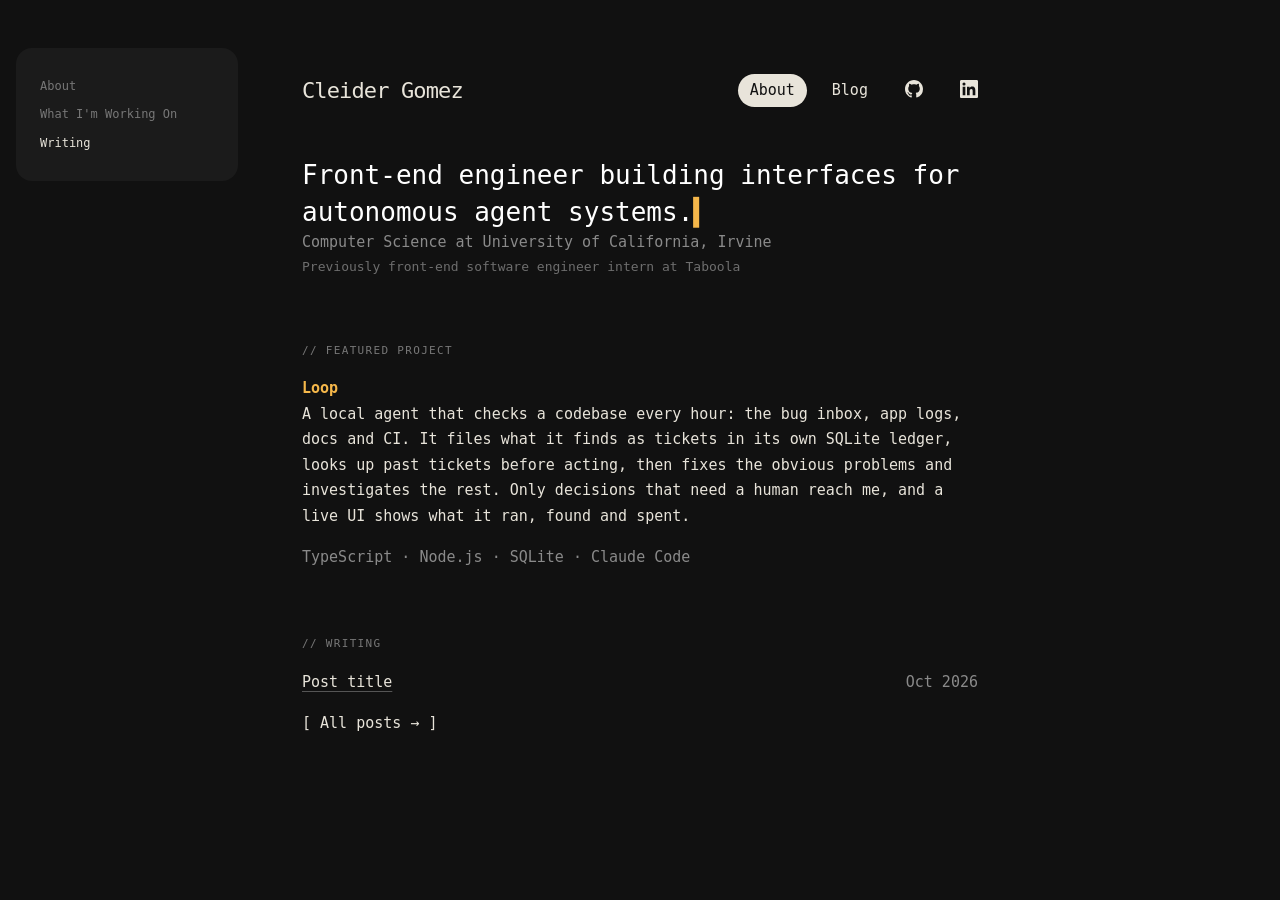
==== index.html @ 0e138968 "dark background" ====
<!DOCTYPE html>
<html lang="en">
  <head>
    <meta charset="utf-8">
    <meta name="viewport" content="width=device-width, initial-scale=1">

    <title>Cleider Gomez</title>
    <meta name="description" content="Front-end engineer building interfaces for autonomous agent systems. Computer Science student at UC Irvine, previously a front-end software engineer intern at Taboola.">
    <meta name="author" content="Cleider Gomez">
    <link rel="canonical" href="https://cleidergomez.com/">

    <!-- Link previews (Open Graph / Twitter) -->
    <meta property="og:type" content="profile">
    <meta property="og:url" content="https://cleidergomez.com/">
    <meta property="og:title" content="Cleider Gomez">
    <meta property="og:description" content="Front-end engineer building interfaces for autonomous agent systems.">
    <meta property="og:site_name" content="Cleider Gomez">
    <meta property="profile:first_name" content="Cleider">
    <meta property="profile:last_name" content="Gomez">
    <meta name="twitter:card" content="summary">

    <!-- Structured data so search engines know this page is about a person -->
    <script type="application/ld+json">
    { 
      "@context": "https://schema.org",
      "@type": "Person",
      "name": "Cleider Gomez",
      "url": "https://cleidergomez.com/",
      "jobTitle": "Front-end engineer",
      "affiliation": {
        "@type": "CollegeOrUniversity",
        "name": "University of California, Irvine"
      },
      "sameAs": [
        "https://github.com/cleiderg",
        "https://www.linkedin.com/in/cleidergomez/"
      ]
    }
    </script>

    <link rel="icon" href="data:image/svg+xml,%3Csvg xmlns='http://www.w3.org/2000/svg' viewBox='0 0 32 32'%3E%3Crect width='32' height='32' rx='8' fill='%230c0c0c'/%3E%3Ctext x='16' y='22' font-family='ui-monospace,menlo,monospace' font-size='16' text-anchor='middle' fill='%23faf9f5'%3Ecg%3C/text%3E%3C/svg%3E">
    <link rel="stylesheet" href="style.css">
    <script src="toc.js" defer></script>
  </head>

  <body>
    <nav class="toc">
      <a href="#about">About</a>
      <a href="#loop">What I'm Working On</a>
      <a href="#writing">Writing</a>
    </nav>

    <div class="page">
      <header>
        <a href="/">Cleider Gomez</a>
        <nav>
          <a href="/" aria-current="page">About</a>
          <a href="/blog/">Blog</a>
          <a href="https://github.com/cleiderg" rel="me" aria-label="GitHub"><svg viewBox="0 0 16 16" aria-hidden="true"><path d="M8 0C3.58 0 0 3.58 0 8c0 3.54 2.29 6.53 5.47 7.59.4.07.55-.17.55-.38 0-.19-.01-.82-.01-1.49-2.01.37-2.53-.49-2.69-.94-.09-.23-.48-.94-.82-1.13-.28-.15-.68-.52-.01-.53.63-.01 1.08.58 1.23.82.72 1.21 1.87.87 2.33.66.07-.52.28-.87.51-1.07-1.78-.2-3.64-.89-3.64-3.95 0-.87.31-1.59.82-2.15-.08-.2-.36-1.02.08-2.12 0 0 .67-.21 2.2.82.64-.18 1.32-.27 2-.27.68 0 1.36.09 2 .27 1.53-1.04 2.2-.82 2.2-.82.44 1.1.16 1.92.08 2.12.51.56.82 1.27.82 2.15 0 3.07-1.87 3.75-3.65 3.95.29.25.54.73.54 1.48 0 1.07-.01 1.93-.01 2.2 0 .21.15.46.55.38A8.013 8.013 0 0016 8c0-4.42-3.58-8-8-8z"/></svg></a>
          <a href="https://www.linkedin.com/in/cleidergomez/" rel="me" aria-label="LinkedIn"><svg viewBox="0 0 24 24" aria-hidden="true"><path d="M20.45 20.45h-3.55v-5.57c0-1.33-.03-3.04-1.85-3.04-1.85 0-2.14 1.45-2.14 2.94v5.67H9.35V9h3.41v1.56h.05c.48-.9 1.64-1.85 3.37-1.85 3.6 0 4.27 2.37 4.27 5.46v6.28zM5.34 7.43a2.06 2.06 0 1 1 0-4.13 2.06 2.06 0 0 1 0 4.13zM7.12 20.45H3.56V9h3.56v11.45zM22.22 0H1.77C.79 0 0 .77 0 1.73v20.54C0 23.23.79 24 1.77 24h20.45c.98 0 1.78-.77 1.78-1.73V1.73C24 .77 23.2 0 22.22 0z"/></svg></a>
        </nav>
      </header>

      <section id="about">
        <h1>Front-end engineer building interfaces for autonomous agent systems.</h1>
        <p class="muted">Computer Science at University of California, Irvine</p>
        <p class="note">Previously front-end software engineer intern at Taboola</p>
      </section>

      <section id="loop">
        <h2>Featured project</h2>

        <!-- Demo GIF goes here once recorded (10–15s of the UI picking up a ticket):
        <img src="/loop-demo.gif" alt="Loop's UI picking up a ticket" width="616" height="350" loading="lazy">
        -->

        <h3>Loop</h3>
        <p>
          A local agent that checks a codebase every hour: the bug inbox, app logs,
          docs and CI. It files what it finds as tickets in its own SQLite ledger,
          looks up past tickets before acting, then fixes the obvious problems and
          investigates the rest. Only decisions that need a human reach me, and a
          live UI shows what it ran, found and spent.
        </p>
        <p class="muted">TypeScript · Node.js · SQLite · Claude Code</p>

        <!-- Add once they exist:
        <div class="links">
          <a href="/loop">[ Read the case study → ]</a>
          <a href="https://github.com/cleiderg/Loop">[ GitHub ]</a>
        </div>
        -->
      </section>

      <section>
        <h2 id="writing">Writing</h2>
        <ul>
          <li><a href="/blog/post-slug">Post title</a> <span class="muted">Oct 2026</span></li>
        </ul>
        <div class="links"><a href="/blog/">[ All posts → ]</a></div>
      </section>

      <section>
      </section>
    </div>
  </body>
</html>
---- style.css ----
/* Shared by every page. Blog-post-only styles are at the bottom.
   Terminal theme: near-black page, cream text, amber accent. */

:root {
  color-scheme: dark;
}

* {
  margin: 0;
  padding: 0;
  box-sizing: border-box;
}

body {
  font: 15px/1.7 ui-monospace, menlo, monospace;
  color: #e8e4da;
  background: #111;
  -webkit-text-size-adjust: 100%;
  /* Same layout as openai.com articles: a 676px text column, centered,
     with the section nav floating in the left margin. 740px = 676px
     text + 2 × 32px padding. */
  display: grid;
  grid-template-columns: 1fr 740px 1fr;
  max-width: 1408px;
  margin: 0 auto;
  padding: 48px 16px;
}

.page {
  grid-column: 2;
}

.page > * {
  padding: 24px 32px;
}

/* Side nav: floats in the left margin as you scroll. toc.js marks the
   section you're reading. */
.toc {
  position: sticky;
  top: 48px;
  align-self: start;
  margin-right: 32px;
  padding: 24px;
  border-radius: 16px;
  background: #1b1b1b;
  font-size: 12px;
}

.toc a {
  display: block;
  padding: 4px 0;
  text-decoration: none;
  color: #777;
}

.toc [aria-current] {
  color: #e8e4da;
}

/* Header: your name on the left, nav pills on the right. */
header {
  display: flex;
  flex-wrap: wrap;
  justify-content: space-between;
  align-items: center;
  gap: 8px 24px;
}

header > a {
  font-size: 22px;
  letter-spacing: -0.04em;
}

header nav {
  margin: -4px -12px;
}

header nav a {
  display: inline-block;
  padding: 4px 12px;
  border-radius: 999px;
}

header nav a + a {
  margin-left: 4px;
}

/* GitHub and LinkedIn icons: same color as the text, so hover works too. */
header nav svg {
  width: 18px;
  height: 18px;
  fill: currentColor;
  vertical-align: -3px;
}

[aria-current="page"] {
  background: #e8e4da;
  color: #111;
}

/* Links */
a {
  color: inherit;
  text-underline-offset: 4px;
  text-decoration-color: #555;
  transition: color 0.15s;
}

a:hover,
a:focus {
  color: #f5b74a;
}

header a,
.links a {
  text-decoration: none;
}

.links {
  margin-top: 16px;
}

.links a + a {
  margin-left: 16px;
}

/* Type */
h1,
h2,
h3 {
  font-size: inherit;
  font-weight: normal;
}

h1 {
  font-size: 26px;
  line-height: 1.4;
  color: #fff;
}

/* Blinking cursor after the homepage headline. */
#about h1::after {
  content: "▍";
  color: #f5b74a;
  animation: blink 1s steps(1) infinite;
}

@keyframes blink {
  50% {
    opacity: 0;
  }
}

@media (prefers-reduced-motion: reduce) {
  #about h1::after {
    animation: none;
  }
}

/* Section labels: small, gray, spaced out. */
section > h2,
.label {
  margin-bottom: 16px;
  font-size: 11px;
  letter-spacing: 0.12em;
  line-height: 1.7;
  color: #777;
  text-transform: uppercase;
}

section > h2::before,
.label::before {
  content: "// ";
}

section > h3 {
  font-weight: bold;
  color: #f5b74a;
}

section + section {
  margin-top: 16px;
}

p + p {
  margin-top: 16px;
}

.muted {
  color: #8a8a8a;
}

/* Small, lighter line tucked right under the one above. */
.note {
  margin-top: 0;
  font-size: 13px;
  color: #6e6e6e;
}

/* Lists of posts: title on the left, date on the right. */
section ul {
  list-style: none;
}

section li {
  display: flex;
  justify-content: space-between;
  gap: 16px;
}

section li + li {
  margin-top: 8px;
}

::selection {
  background: #f5b74a;
  color: #111;
}

/* Blog posts */
article h1 {
  font-size: 20px;
  font-weight: bold;
}

article h2 {
  font-weight: bold;
  margin-top: 32px;
}

article p,
article ul,
article ol,
article pre,
article img {
  margin-top: 16px;
}

article ul,
article ol {
  padding-left: 24px;
}

article img {
  display: block;
  max-width: 100%;
  height: auto;
}

article code {
  font-family: inherit;
  background: #1f1f1f;
  padding: 0 4px;
}

article pre {
  background: #1b1b1b;
  padding: 16px;
  overflow-x: auto;
}

article pre code {
  padding: 0;
}

/* Not enough room for the side nav: hide it and pin the header instead. */
@media (max-width: 1100px) {
  body {
    display: block;
  }

  .toc {
    display: none;
  }

  .page {
    max-width: 740px;
    margin: 0 auto;
  }

  header {
    position: sticky;
    top: 0;
    background: #111;
  }
}

@media (max-width: 600px) {
  body {
    font-size: 14px;
    padding: 16px;
  }

  .page > * {
    padding: 20px 16px;
  }
}
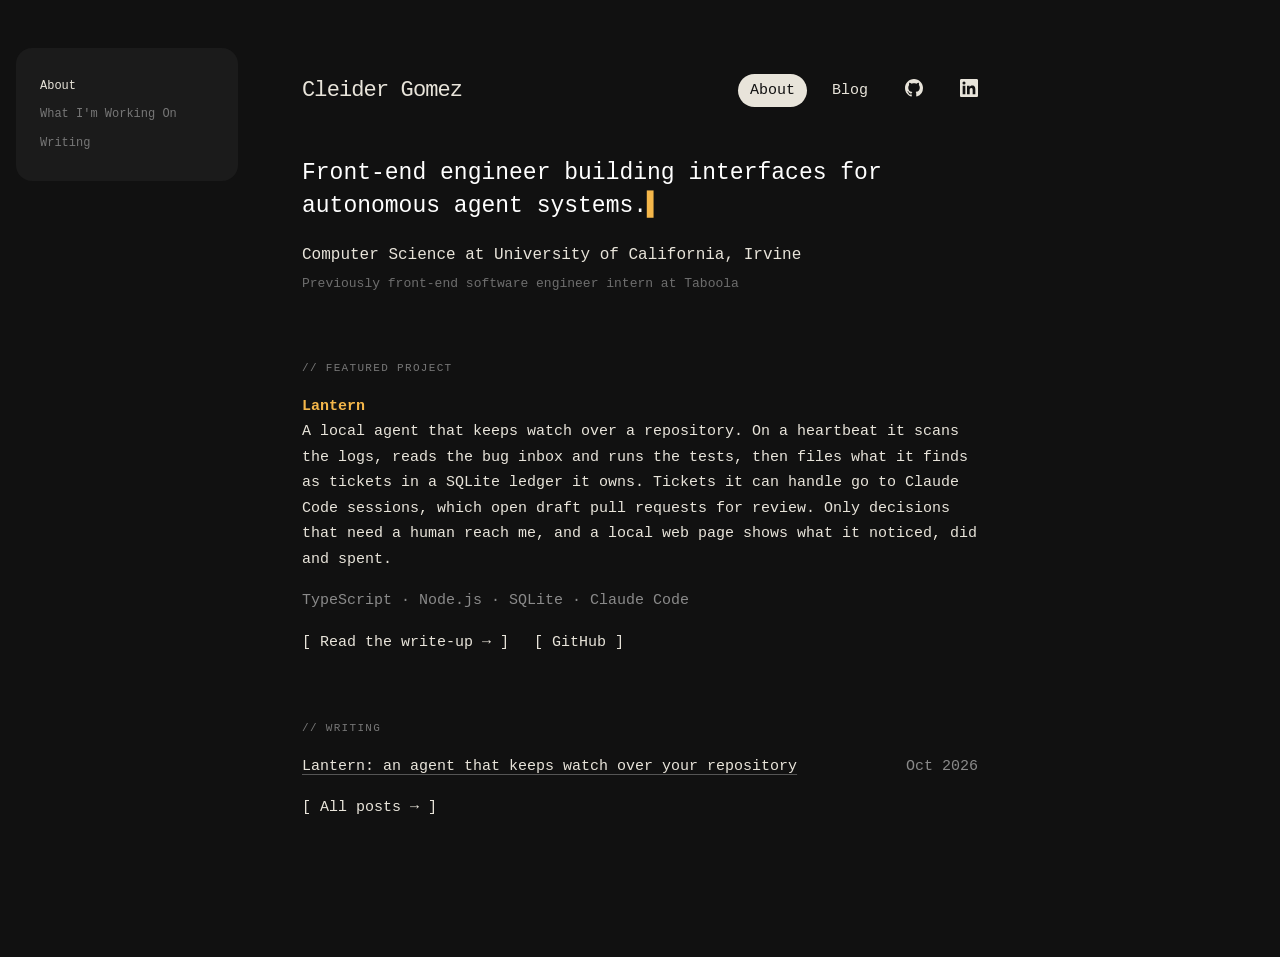
==== commit b8ff1d17: "lantern" ====
--- a/index.html
+++ b/index.html
@@ -46,7 +46,7 @@
   <body>
     <nav class="toc">
       <a href="#about">About</a>
-      <a href="#loop">What I'm Working On</a>
+      <a href="#lantern">What I'm Working On</a>
       <a href="#writing">Writing</a>
     </nav>
 
@@ -67,35 +67,34 @@
         <p class="note">Previously front-end software engineer intern at Taboola</p>
       </section>
 
-      <section id="loop">
+      <section id="lantern">
         <h2>Featured project</h2>
 
         <!-- Demo GIF goes here once recorded (10–15s of the UI picking up a ticket):
-        <img src="/loop-demo.gif" alt="Loop's UI picking up a ticket" width="616" height="350" loading="lazy">
+        <img src="/lantern-demo.gif" alt="Lantern's UI picking up a ticket" width="616" height="350" loading="lazy">
         -->
 
-        <h3>Loop</h3>
+        <h3>Lantern</h3>
         <p>
-          A local agent that checks a codebase every hour: the bug inbox, app logs,
-          docs and CI. It files what it finds as tickets in its own SQLite ledger,
-          looks up past tickets before acting, then fixes the obvious problems and
-          investigates the rest. Only decisions that need a human reach me, and a
-          live UI shows what it ran, found and spent.
+          A local agent that keeps watch over a repository. On a heartbeat it scans
+          the logs, reads the bug inbox and runs the tests, then files what it finds
+          as tickets in a SQLite ledger it owns. Tickets it can handle go to Claude
+          Code sessions, which open draft pull requests for review. Only decisions
+          that need a human reach me, and a local web page shows what it noticed,
+          did and spent.
         </p>
         <p class="muted">TypeScript · Node.js · SQLite · Claude Code</p>
 
-        <!-- Add once they exist:
         <div class="links">
-          <a href="/loop">[ Read the case study → ]</a>
-          <a href="https://github.com/cleiderg/Loop">[ GitHub ]</a>
+          <a href="/blog/lantern">[ Read the write-up → ]</a>
+          <a href="https://github.com/cleiderg/lantern">[ GitHub ]</a>
         </div>
-        -->
       </section>
 
       <section>
         <h2 id="writing">Writing</h2>
         <ul>
-          <li><a href="/blog/post-slug">Post title</a> <span class="muted">Oct 2026</span></li>
+          <li><a href="/blog/lantern">Lantern: an agent that keeps watch over your repository</a> <span class="muted">Oct 2026</span></li>
         </ul>
         <div class="links"><a href="/blog/">[ All posts → ]</a></div>
       </section>
--- a/style.css
+++ b/style.css
@@ -198,6 +198,21 @@
   color: #6e6e6e;
 }
 
+/* Homepage intro: space under the headline, school line in cream. */
+#about h1 {
+  font-size: 23px;
+  margin-bottom: 20px;
+}
+
+#about .muted {
+  font-size: 16px;
+  color: #e8e4da;
+}
+
+#about .note {
+  margin-top: 4px;
+}
+
 /* Lists of posts: title on the left, date on the right. */
 section ul {
   list-style: none;
@@ -262,6 +277,7 @@
 
 article pre code {
   padding: 0;
+  background: none;
 }
 
 /* Not enough room for the side nav: hide it and pin the header instead. */
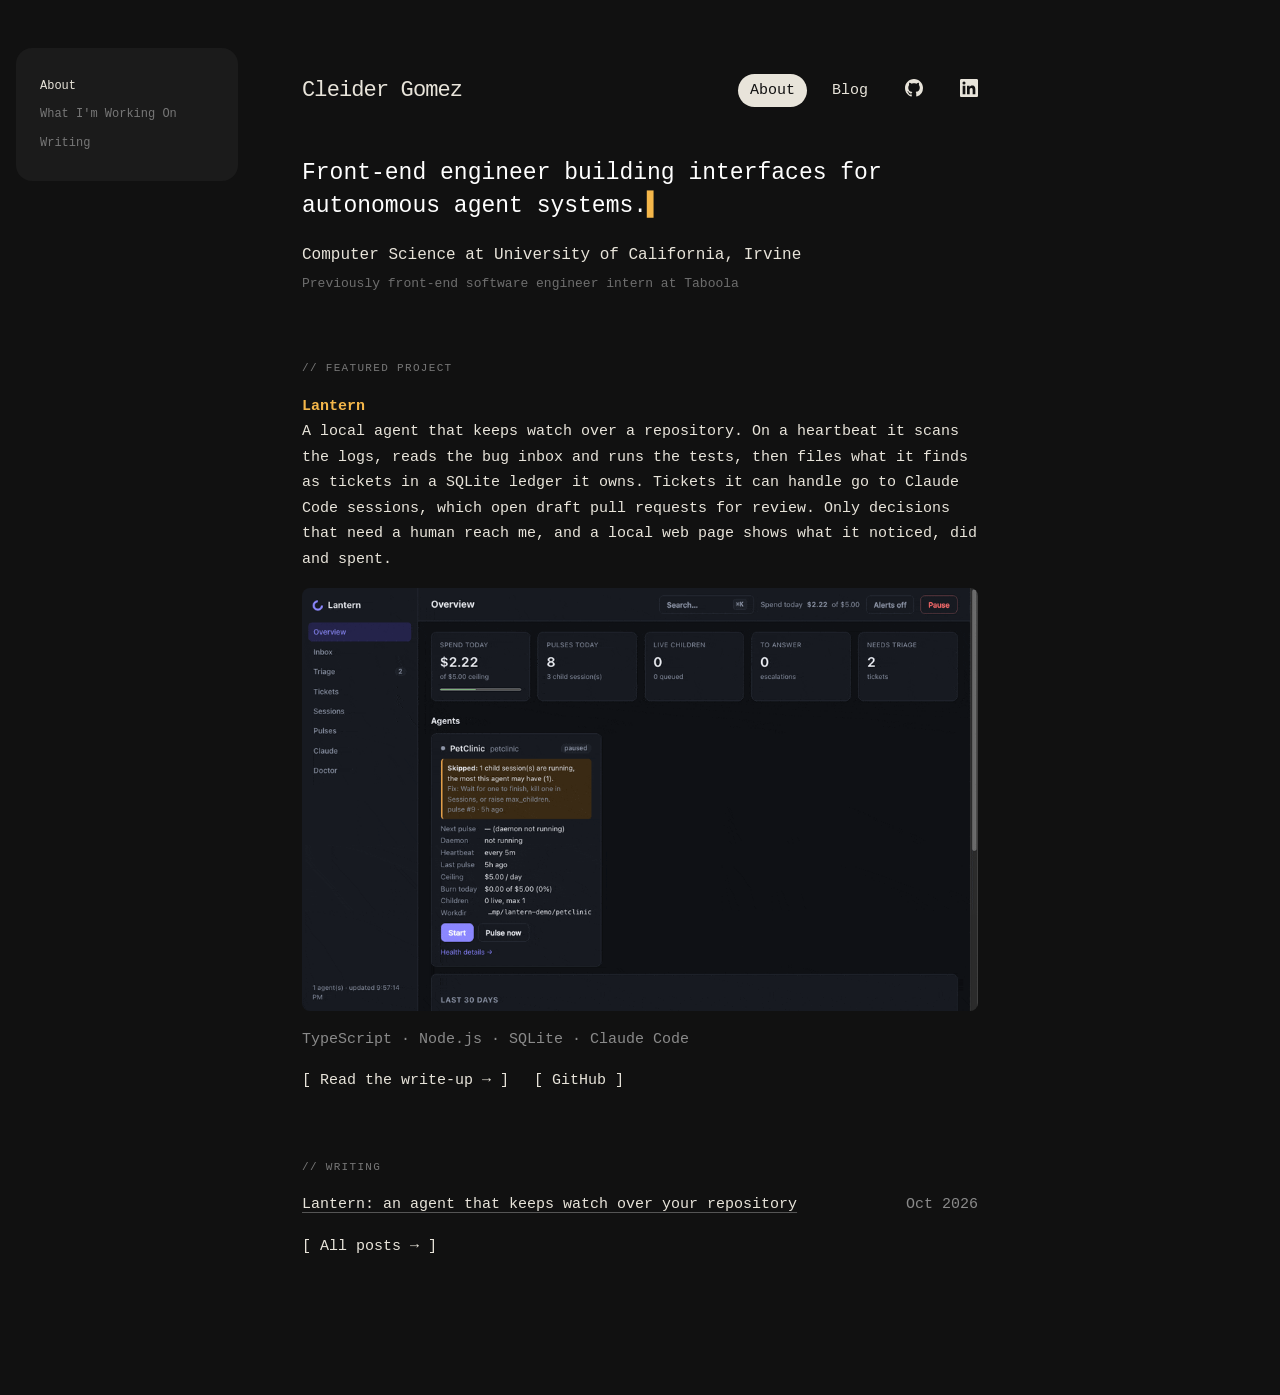
==== commit a0b9feb2: "gif added" ====
--- a/index.html
+++ b/index.html
@@ -70,10 +70,6 @@
       <section id="lantern">
         <h2>Featured project</h2>
 
-        <!-- Demo GIF goes here once recorded (10–15s of the UI picking up a ticket):
-        <img src="/lantern-demo.gif" alt="Lantern's UI picking up a ticket" width="616" height="350" loading="lazy">
-        -->
-
         <h3>Lantern</h3>
         <p>
           A local agent that keeps watch over a repository. On a heartbeat it scans
@@ -83,6 +79,7 @@
           that need a human reach me, and a local web page shows what it noticed,
           did and spent.
         </p>
+        <img class="demo" src="media/lantern-ui-dark.gif" width="960" height="600" alt="Lantern's local dashboard: triage, a bug fixed by an agent, its transcript, pulses and search">
         <p class="muted">TypeScript · Node.js · SQLite · Claude Code</p>
 
         <div class="links">
--- a/style.css
+++ b/style.css
@@ -213,6 +213,15 @@
   margin-top: 4px;
 }
 
+/* Demo GIF: fills the text column at any screen size, keeps its shape. */
+.demo {
+  display: block;
+  width: 100%;
+  height: auto;
+  margin: 16px 0;
+  border-radius: 8px;
+}
+
 /* Lists of posts: title on the left, date on the right. */
 section ul {
   list-style: none;
@@ -305,10 +314,44 @@
 @media (max-width: 600px) {
   body {
     font-size: 14px;
-    padding: 16px;
+    padding: 8px 12px 16px;
   }
 
   .page > * {
-    padding: 20px 16px;
-  }
-}
+    padding: 20px 12px;
+  }
+
+  /* Body text: paragraphs and list items, a step smaller than headings and nav. */
+  section p,
+  article p,
+  article li {
+    font-size: 13px;
+  }
+
+  /* Phones: shrink the name and nav so they fit on one line. */
+  header {
+    gap: 8px 12px;
+  }
+
+  header > a {
+    font-size: 17px;
+  }
+
+  header nav {
+    margin: -4px -7px;
+  }
+
+  header nav a {
+    padding: 4px 7px;
+    font-size: 12px;
+  }
+
+  header nav a + a {
+    margin-left: 2px;
+  }
+
+  header nav svg {
+    width: 15px;
+    height: 15px;
+  }
+}
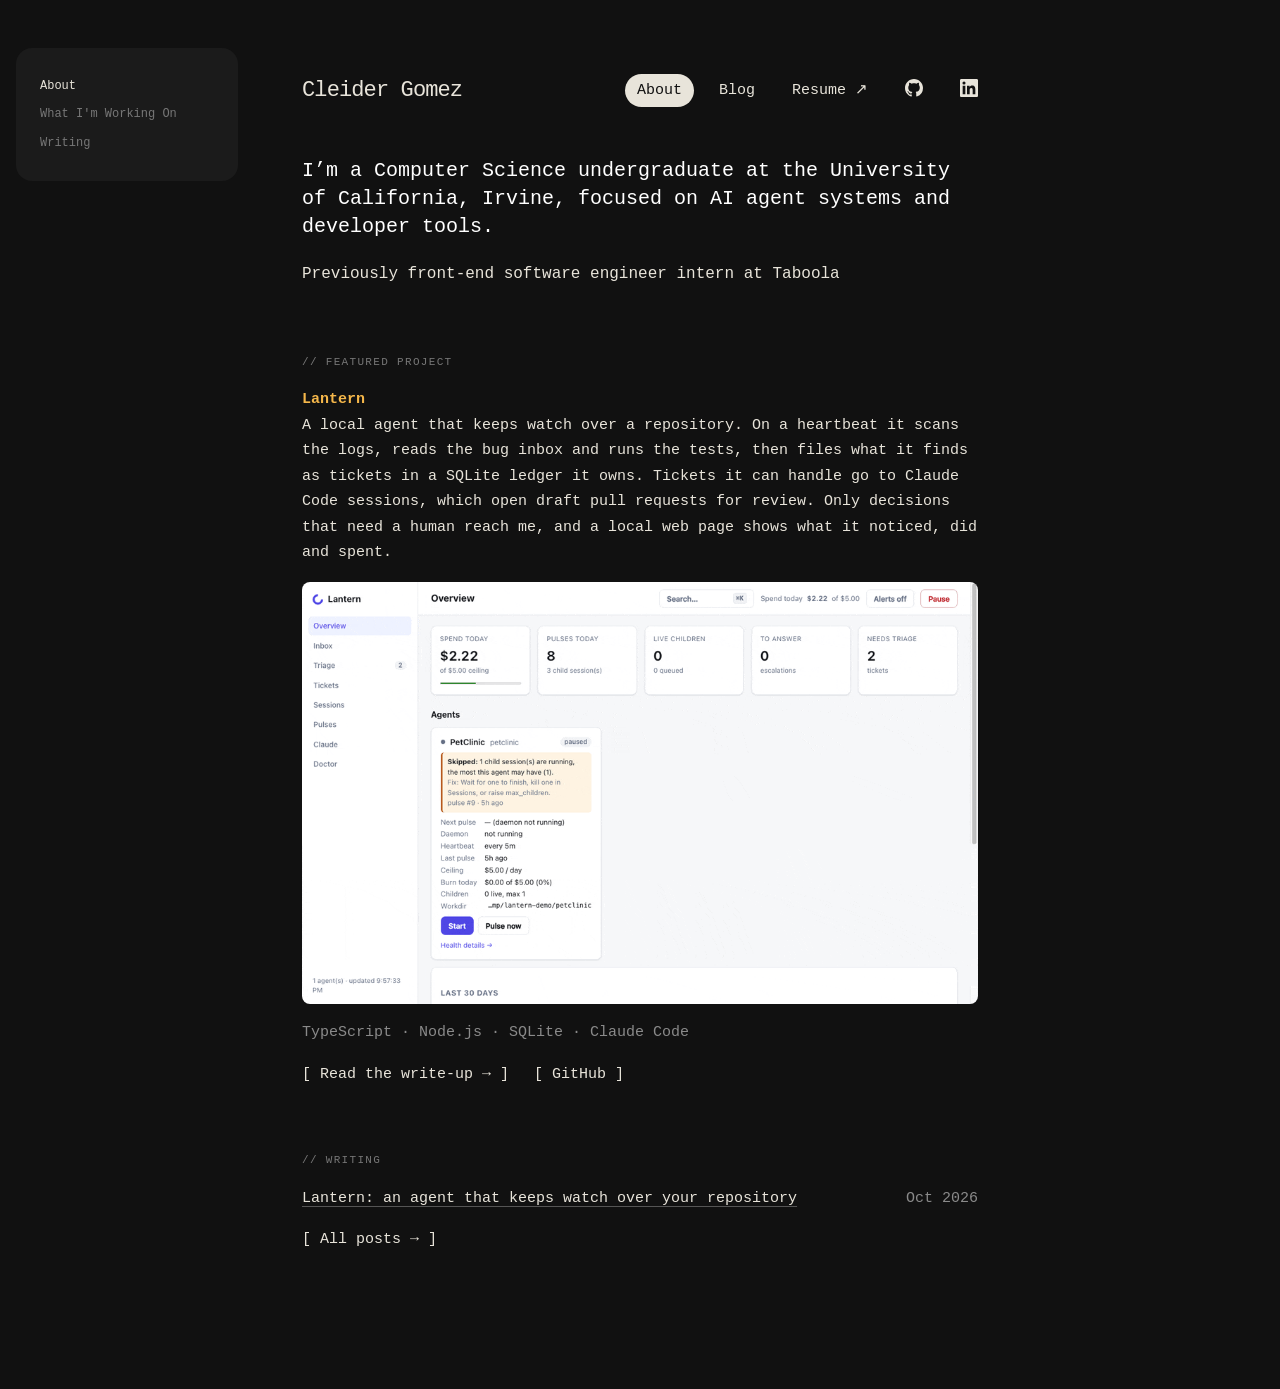
==== commit 2aa5d205: "add resume" ====
--- a/index.html
+++ b/index.html
@@ -5,7 +5,7 @@
     <meta name="viewport" content="width=device-width, initial-scale=1">
 
     <title>Cleider Gomez</title>
-    <meta name="description" content="Front-end engineer building interfaces for autonomous agent systems. Computer Science student at UC Irvine, previously a front-end software engineer intern at Taboola.">
+    <meta name="description" content="I’m a Computer Science undergraduate at the University of California, Irvine, focused on AI agent systems and developer tools.">
     <meta name="author" content="Cleider Gomez">
     <link rel="canonical" href="https://cleidergomez.com/">
 
@@ -13,7 +13,7 @@
     <meta property="og:type" content="profile">
     <meta property="og:url" content="https://cleidergomez.com/">
     <meta property="og:title" content="Cleider Gomez">
-    <meta property="og:description" content="Front-end engineer building interfaces for autonomous agent systems.">
+    <meta property="og:description" content="I’m a Computer Science undergraduate at the University of California, Irvine, focused on AI agent systems and developer tools.">
     <meta property="og:site_name" content="Cleider Gomez">
     <meta property="profile:first_name" content="Cleider">
     <meta property="profile:last_name" content="Gomez">
@@ -26,7 +26,7 @@
       "@type": "Person",
       "name": "Cleider Gomez",
       "url": "https://cleidergomez.com/",
-      "jobTitle": "Front-end engineer",
+      "jobTitle": "Computer Science Student",
       "affiliation": {
         "@type": "CollegeOrUniversity",
         "name": "University of California, Irvine"
@@ -56,15 +56,15 @@
         <nav>
           <a href="/" aria-current="page">About</a>
           <a href="/blog/">Blog</a>
+          <a href="/resume.pdf" target="_blank" rel="noopener">Resume ↗</a>
           <a href="https://github.com/cleiderg" rel="me" aria-label="GitHub"><svg viewBox="0 0 16 16" aria-hidden="true"><path d="M8 0C3.58 0 0 3.58 0 8c0 3.54 2.29 6.53 5.47 7.59.4.07.55-.17.55-.38 0-.19-.01-.82-.01-1.49-2.01.37-2.53-.49-2.69-.94-.09-.23-.48-.94-.82-1.13-.28-.15-.68-.52-.01-.53.63-.01 1.08.58 1.23.82.72 1.21 1.87.87 2.33.66.07-.52.28-.87.51-1.07-1.78-.2-3.64-.89-3.64-3.95 0-.87.31-1.59.82-2.15-.08-.2-.36-1.02.08-2.12 0 0 .67-.21 2.2.82.64-.18 1.32-.27 2-.27.68 0 1.36.09 2 .27 1.53-1.04 2.2-.82 2.2-.82.44 1.1.16 1.92.08 2.12.51.56.82 1.27.82 2.15 0 3.07-1.87 3.75-3.65 3.95.29.25.54.73.54 1.48 0 1.07-.01 1.93-.01 2.2 0 .21.15.46.55.38A8.013 8.013 0 0016 8c0-4.42-3.58-8-8-8z"/></svg></a>
           <a href="https://www.linkedin.com/in/cleidergomez/" rel="me" aria-label="LinkedIn"><svg viewBox="0 0 24 24" aria-hidden="true"><path d="M20.45 20.45h-3.55v-5.57c0-1.33-.03-3.04-1.85-3.04-1.85 0-2.14 1.45-2.14 2.94v5.67H9.35V9h3.41v1.56h.05c.48-.9 1.64-1.85 3.37-1.85 3.6 0 4.27 2.37 4.27 5.46v6.28zM5.34 7.43a2.06 2.06 0 1 1 0-4.13 2.06 2.06 0 0 1 0 4.13zM7.12 20.45H3.56V9h3.56v11.45zM22.22 0H1.77C.79 0 0 .77 0 1.73v20.54C0 23.23.79 24 1.77 24h20.45c.98 0 1.78-.77 1.78-1.73V1.73C24 .77 23.2 0 22.22 0z"/></svg></a>
         </nav>
       </header>
 
       <section id="about">
-        <h1>Front-end engineer building interfaces for autonomous agent systems.</h1>
-        <p class="muted">Computer Science at University of California, Irvine</p>
-        <p class="note">Previously front-end software engineer intern at Taboola</p>
+        <h1>I’m a Computer Science undergraduate at the University of California, Irvine, focused on AI agent systems and developer tools.</h1>
+        <p class="muted">Previously front-end software engineer intern at Taboola</p>
       </section>
 
       <section id="lantern">
@@ -79,7 +79,7 @@
           that need a human reach me, and a local web page shows what it noticed,
           did and spent.
         </p>
-        <img class="demo" src="media/lantern-ui-dark.gif" width="960" height="600" alt="Lantern's local dashboard: triage, a bug fixed by an agent, its transcript, pulses and search">
+        <img class="demo" src="media/lantern-ui-light.gif" width="960" height="600" alt="Lantern's local dashboard: triage, a bug fixed by an agent, its transcript, pulses and search">
         <p class="muted">TypeScript · Node.js · SQLite · Claude Code</p>
 
         <div class="links">
--- a/style.css
+++ b/style.css
@@ -139,25 +139,6 @@
   color: #fff;
 }
 
-/* Blinking cursor after the homepage headline. */
-#about h1::after {
-  content: "▍";
-  color: #f5b74a;
-  animation: blink 1s steps(1) infinite;
-}
-
-@keyframes blink {
-  50% {
-    opacity: 0;
-  }
-}
-
-@media (prefers-reduced-motion: reduce) {
-  #about h1::after {
-    animation: none;
-  }
-}
-
 /* Section labels: small, gray, spaced out. */
 section > h2,
 .label {
@@ -200,7 +181,7 @@
 
 /* Homepage intro: space under the headline, school line in cream. */
 #about h1 {
-  font-size: 23px;
+  font-size: 20px;
   margin-bottom: 20px;
 }
 
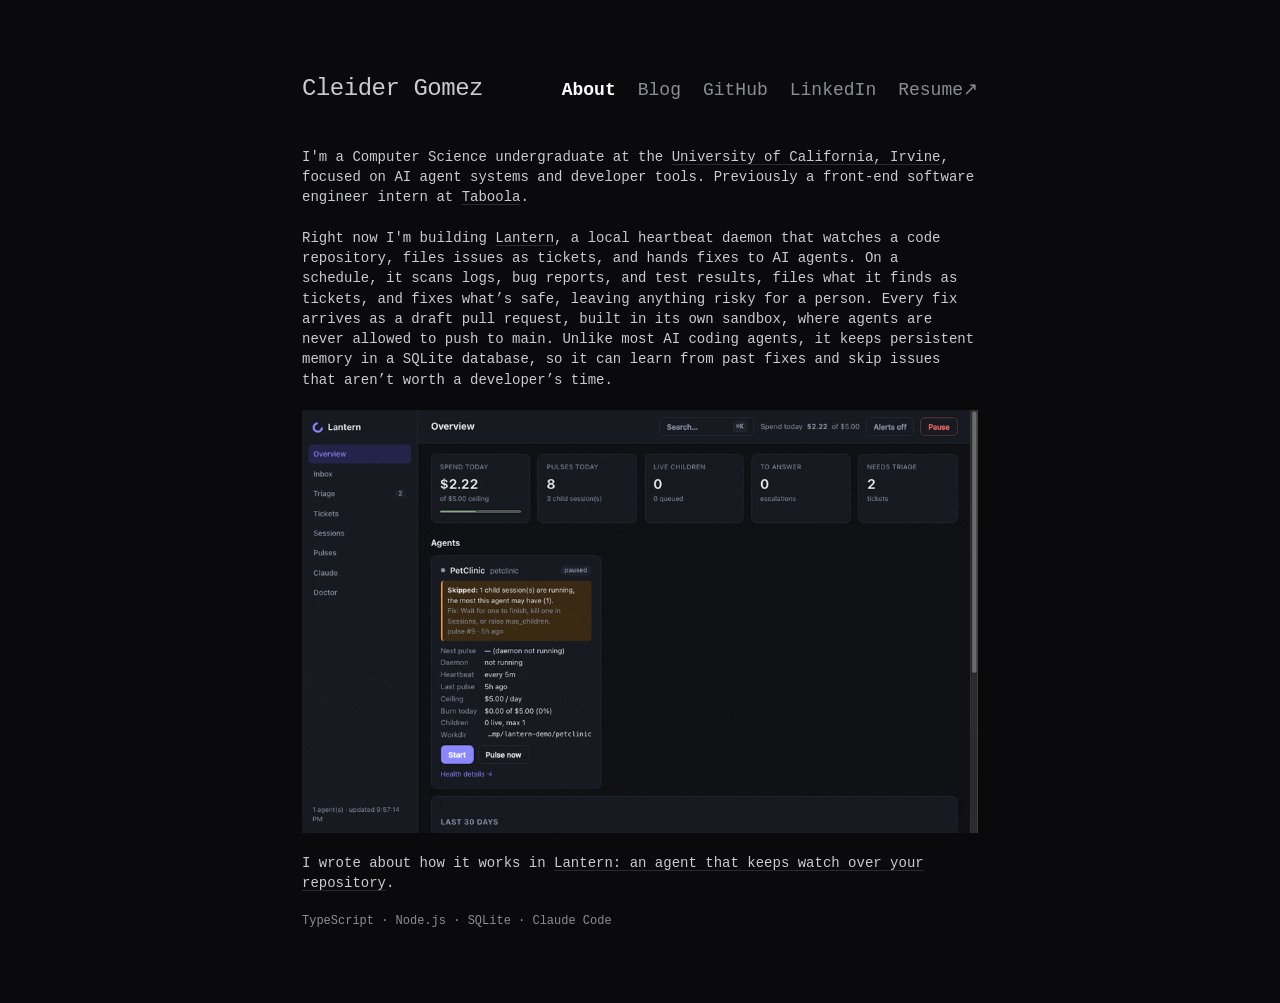
==== commit 138cf4bf: "redesign" ====
--- a/index.html
+++ b/index.html
@@ -40,64 +40,53 @@
 
     <link rel="icon" href="data:image/svg+xml,%3Csvg xmlns='http://www.w3.org/2000/svg' viewBox='0 0 32 32'%3E%3Crect width='32' height='32' rx='8' fill='%230c0c0c'/%3E%3Ctext x='16' y='22' font-family='ui-monospace,menlo,monospace' font-size='16' text-anchor='middle' fill='%23faf9f5'%3Ecg%3C/text%3E%3C/svg%3E">
     <link rel="stylesheet" href="style.css">
-    <script src="toc.js" defer></script>
   </head>
 
-  <body>
-    <nav class="toc">
-      <a href="#about">About</a>
-      <a href="#lantern">What I'm Working On</a>
-      <a href="#writing">Writing</a>
-    </nav>
-
+  <body class="home">
     <div class="page">
       <header>
         <a href="/">Cleider Gomez</a>
         <nav>
           <a href="/" aria-current="page">About</a>
           <a href="/blog/">Blog</a>
-          <a href="/resume.pdf" target="_blank" rel="noopener">Resume ↗</a>
-          <a href="https://github.com/cleiderg" rel="me" aria-label="GitHub"><svg viewBox="0 0 16 16" aria-hidden="true"><path d="M8 0C3.58 0 0 3.58 0 8c0 3.54 2.29 6.53 5.47 7.59.4.07.55-.17.55-.38 0-.19-.01-.82-.01-1.49-2.01.37-2.53-.49-2.69-.94-.09-.23-.48-.94-.82-1.13-.28-.15-.68-.52-.01-.53.63-.01 1.08.58 1.23.82.72 1.21 1.87.87 2.33.66.07-.52.28-.87.51-1.07-1.78-.2-3.64-.89-3.64-3.95 0-.87.31-1.59.82-2.15-.08-.2-.36-1.02.08-2.12 0 0 .67-.21 2.2.82.64-.18 1.32-.27 2-.27.68 0 1.36.09 2 .27 1.53-1.04 2.2-.82 2.2-.82.44 1.1.16 1.92.08 2.12.51.56.82 1.27.82 2.15 0 3.07-1.87 3.75-3.65 3.95.29.25.54.73.54 1.48 0 1.07-.01 1.93-.01 2.2 0 .21.15.46.55.38A8.013 8.013 0 0016 8c0-4.42-3.58-8-8-8z"/></svg></a>
-          <a href="https://www.linkedin.com/in/cleidergomez/" rel="me" aria-label="LinkedIn"><svg viewBox="0 0 24 24" aria-hidden="true"><path d="M20.45 20.45h-3.55v-5.57c0-1.33-.03-3.04-1.85-3.04-1.85 0-2.14 1.45-2.14 2.94v5.67H9.35V9h3.41v1.56h.05c.48-.9 1.64-1.85 3.37-1.85 3.6 0 4.27 2.37 4.27 5.46v6.28zM5.34 7.43a2.06 2.06 0 1 1 0-4.13 2.06 2.06 0 0 1 0 4.13zM7.12 20.45H3.56V9h3.56v11.45zM22.22 0H1.77C.79 0 0 .77 0 1.73v20.54C0 23.23.79 24 1.77 24h20.45c.98 0 1.78-.77 1.78-1.73V1.73C24 .77 23.2 0 22.22 0z"/></svg></a>
+          <a href="https://github.com/cleiderg" rel="me">GitHub</a>
+          <a href="https://www.linkedin.com/in/cleidergomez/" rel="me">LinkedIn</a>
+          <a href="/resume.pdf" target="_blank" rel="noopener">Resume↗</a>
         </nav>
       </header>
 
-      <section id="about">
-        <h1>I’m a Computer Science undergraduate at the University of California, Irvine, focused on AI agent systems and developer tools.</h1>
-        <p class="muted">Previously front-end software engineer intern at Taboola</p>
-      </section>
+      <main>
+        <section id="about">
+          <h1>
+            I'm a Computer Science undergraduate at the
+            <a href="https://uci.edu">University of California, Irvine</a>, focused on
+            AI agent systems and developer tools. Previously a front-end software
+            engineer intern at <a href="https://www.taboola.com">Taboola</a>.
+          </h1>
+        </section>
 
-      <section id="lantern">
-        <h2>Featured project</h2>
+        <section id="lantern">
+          <p>
+          Right now I'm building <a href="https://github.com/cleiderg/lantern">Lantern</a>, 
+          a local heartbeat daemon that watches a code repository, files issues 
+          as tickets, and hands fixes to AI agents. On a schedule, it scans logs, bug 
+          reports, and test results, files what it finds as tickets, and fixes what’s safe, 
+          leaving anything risky for a person. Every fix arrives as a draft pull request, 
+          built in its own sandbox, where agents are never allowed to push to main. Unlike 
+          most AI coding agents, it keeps persistent memory in a SQLite database, so it can 
+          learn from past fixes and skip issues that aren’t worth a developer’s time.
+          </p>
+          <img class="demo" src="media/lantern-ui-dark.gif" width="960" height="600" alt="Lantern's local dashboard: triage, a bug fixed by an agent, its transcript, pulses and search">
+        </section>
 
-        <h3>Lantern</h3>
-        <p>
-          A local agent that keeps watch over a repository. On a heartbeat it scans
-          the logs, reads the bug inbox and runs the tests, then files what it finds
-          as tickets in a SQLite ledger it owns. Tickets it can handle go to Claude
-          Code sessions, which open draft pull requests for review. Only decisions
-          that need a human reach me, and a local web page shows what it noticed,
-          did and spent.
-        </p>
-        <img class="demo" src="media/lantern-ui-light.gif" width="960" height="600" alt="Lantern's local dashboard: triage, a bug fixed by an agent, its transcript, pulses and search">
-        <p class="muted">TypeScript · Node.js · SQLite · Claude Code</p>
-
-        <div class="links">
-          <a href="/blog/lantern">[ Read the write-up → ]</a>
-          <a href="https://github.com/cleiderg/lantern">[ GitHub ]</a>
-        </div>
-      </section>
-
-      <section>
-        <h2 id="writing">Writing</h2>
-        <ul>
-          <li><a href="/blog/lantern">Lantern: an agent that keeps watch over your repository</a> <span class="muted">Oct 2026</span></li>
-        </ul>
-        <div class="links"><a href="/blog/">[ All posts → ]</a></div>
-      </section>
-
-      <section>
-      </section>
+        <section id="writing">
+          <p>
+            I wrote about how it works in
+            <a href="/blog/lantern">Lantern: an agent that keeps watch over your repository</a>.
+          </p>
+          <p class="meta">TypeScript · Node.js · SQLite · Claude Code</p>
+        </section>
+      </main>
     </div>
   </body>
 </html>
--- a/style.css
+++ b/style.css
@@ -1,8 +1,14 @@
-/* Shared by every page. Blog-post-only styles are at the bottom.
-   Terminal theme: near-black page, cream text, amber accent. */
+/* Shared by every page. Blog-post-only styles are near the bottom.
+   Theme: near-black page, gray monospace text (after rushil.me). */
 
 :root {
   color-scheme: dark;
+  --bg: #0a0a0c;
+  --fg: #c9cbd1;
+  --hi: #fff;
+  --dim: #8a8d96;
+  --line: #2a2b31;
+  --accent: #ef4444;
 }
 
 * {
@@ -12,9 +18,9 @@
 }
 
 body {
-  font: 15px/1.7 ui-monospace, menlo, monospace;
-  color: #e8e4da;
-  background: #111;
+  font: 14px/1.45 ui-monospace, menlo, monospace;
+  color: var(--fg);
+  background: var(--bg);
   -webkit-text-size-adjust: 100%;
   /* Same layout as openai.com articles: a 676px text column, centered,
      with the section nav floating in the left margin. 740px = 676px
@@ -43,7 +49,7 @@
   margin-right: 32px;
   padding: 24px;
   border-radius: 16px;
-  background: #1b1b1b;
+  background: #121216;
   font-size: 12px;
 }
 
@@ -51,78 +57,60 @@
   display: block;
   padding: 4px 0;
   text-decoration: none;
-  color: #777;
+  color: var(--dim);
 }
 
 .toc [aria-current] {
-  color: #e8e4da;
-}
-
-/* Header: your name on the left, nav pills on the right. */
+  color: var(--hi);
+}
+
+/* Header: your name on the left, nav links on the right. */
 header {
   display: flex;
   flex-wrap: wrap;
   justify-content: space-between;
-  align-items: center;
+  align-items: baseline;
   gap: 8px 24px;
 }
 
 header > a {
-  font-size: 22px;
-  letter-spacing: -0.04em;
+  font-size: 24px;
+  letter-spacing: -0.02em;
+  color: var(--fg);
 }
 
 header nav {
-  margin: -4px -12px;
+  display: flex;
+  flex-wrap: wrap;
+  gap: 0 22px;
 }
 
 header nav a {
-  display: inline-block;
-  padding: 4px 12px;
-  border-radius: 999px;
-}
-
-header nav a + a {
-  margin-left: 4px;
-}
-
-/* GitHub and LinkedIn icons: same color as the text, so hover works too. */
-header nav svg {
-  width: 18px;
-  height: 18px;
-  fill: currentColor;
-  vertical-align: -3px;
-}
-
-[aria-current="page"] {
-  background: #e8e4da;
-  color: #111;
+  font-size: 18px;
+  color: var(--dim);
+}
+
+header nav [aria-current="page"] {
+  color: var(--hi);
+  font-weight: bold;
 }
 
 /* Links */
 a {
   color: inherit;
-  text-underline-offset: 4px;
-  text-decoration-color: #555;
+  text-underline-offset: 3px;
+  text-decoration-color: var(--line);
   transition: color 0.15s;
 }
 
 a:hover,
 a:focus {
-  color: #f5b74a;
-}
-
-header a,
-.links a {
+  color: var(--hi);
+  text-decoration-color: currentColor;
+}
+
+header a {
   text-decoration: none;
-}
-
-.links {
-  margin-top: 16px;
-}
-
-.links a + a {
-  margin-left: 16px;
 }
 
 /* Type */
@@ -133,65 +121,47 @@
   font-weight: normal;
 }
 
-h1 {
-  font-size: 26px;
-  line-height: 1.4;
-  color: #fff;
-}
-
-/* Section labels: small, gray, spaced out. */
-section > h2,
+/* The homepage intro is a heading for search engines but reads like a paragraph. */
+#about h1 {
+  line-height: inherit;
+}
+
+.page > main {
+  padding-top: 16px;
+}
+
+section + section,
+p + p,
+p + .demo,
+.demo + p {
+  margin-top: 20px;
+}
+
+.muted {
+  color: var(--dim);
+}
+
+/* Small gray detail line, e.g. the tech stack. */
+.meta {
+  font-size: 12px;
+  color: var(--dim);
+}
+
+.meta b {
+  color: var(--hi);
+}
+
+/* Section label on the blog list. */
 .label {
   margin-bottom: 16px;
   font-size: 11px;
   letter-spacing: 0.12em;
-  line-height: 1.7;
-  color: #777;
+  color: var(--dim);
   text-transform: uppercase;
 }
 
-section > h2::before,
 .label::before {
   content: "// ";
-}
-
-section > h3 {
-  font-weight: bold;
-  color: #f5b74a;
-}
-
-section + section {
-  margin-top: 16px;
-}
-
-p + p {
-  margin-top: 16px;
-}
-
-.muted {
-  color: #8a8a8a;
-}
-
-/* Small, lighter line tucked right under the one above. */
-.note {
-  margin-top: 0;
-  font-size: 13px;
-  color: #6e6e6e;
-}
-
-/* Homepage intro: space under the headline, school line in cream. */
-#about h1 {
-  font-size: 20px;
-  margin-bottom: 20px;
-}
-
-#about .muted {
-  font-size: 16px;
-  color: #e8e4da;
-}
-
-#about .note {
-  margin-top: 4px;
 }
 
 /* Demo GIF: fills the text column at any screen size, keeps its shape. */
@@ -199,8 +169,6 @@
   display: block;
   width: 100%;
   height: auto;
-  margin: 16px 0;
-  border-radius: 8px;
 }
 
 /* Lists of posts: title on the left, date on the right. */
@@ -214,23 +182,34 @@
   gap: 16px;
 }
 
+section li > :last-child {
+  white-space: nowrap;
+}
+
 section li + li {
   margin-top: 8px;
 }
 
 ::selection {
-  background: #f5b74a;
-  color: #111;
+  background: var(--accent);
+  color: var(--hi);
 }
 
 /* Blog posts */
+article {
+  line-height: 1.7;
+}
+
 article h1 {
   font-size: 20px;
+  line-height: 1.4;
   font-weight: bold;
+  color: var(--hi);
 }
 
 article h2 {
   font-weight: bold;
+  color: var(--hi);
   margin-top: 32px;
 }
 
@@ -255,12 +234,12 @@
 
 article code {
   font-family: inherit;
-  background: #1f1f1f;
+  background: #16161a;
   padding: 0 4px;
 }
 
 article pre {
-  background: #1b1b1b;
+  background: #121216;
   padding: 16px;
   overflow-x: auto;
 }
@@ -288,13 +267,25 @@
   header {
     position: sticky;
     top: 0;
-    background: #111;
+    background: var(--bg);
+  }
+}
+
+/* Too narrow for the name and nav on one line: stack them, centered. */
+@media (max-width: 750px) {
+  header {
+    flex-direction: column;
+    align-items: center;
+    gap: 4px;
+  }
+
+  header nav {
+    justify-content: center;
   }
 }
 
 @media (max-width: 600px) {
   body {
-    font-size: 14px;
     padding: 8px 12px 16px;
   }
 
@@ -302,37 +293,24 @@
     padding: 20px 12px;
   }
 
-  /* Body text: paragraphs and list items, a step smaller than headings and nav. */
+  /* Body text: paragraphs and list items, a step smaller on phones. */
   section p,
+  #about h1,
   article p,
   article li {
     font-size: 13px;
   }
 
-  /* Phones: shrink the name and nav so they fit on one line. */
-  header {
-    gap: 8px 12px;
-  }
-
+  /* Phones: smaller name and nav; the nav wraps under your name. */
   header > a {
-    font-size: 17px;
+    font-size: 20px;
   }
 
   header nav {
-    margin: -4px -7px;
+    gap: 0 10px;
   }
 
   header nav a {
-    padding: 4px 7px;
-    font-size: 12px;
-  }
-
-  header nav a + a {
-    margin-left: 2px;
-  }
-
-  header nav svg {
-    width: 15px;
-    height: 15px;
-  }
-}
+    font-size: 15px;
+  }
+}
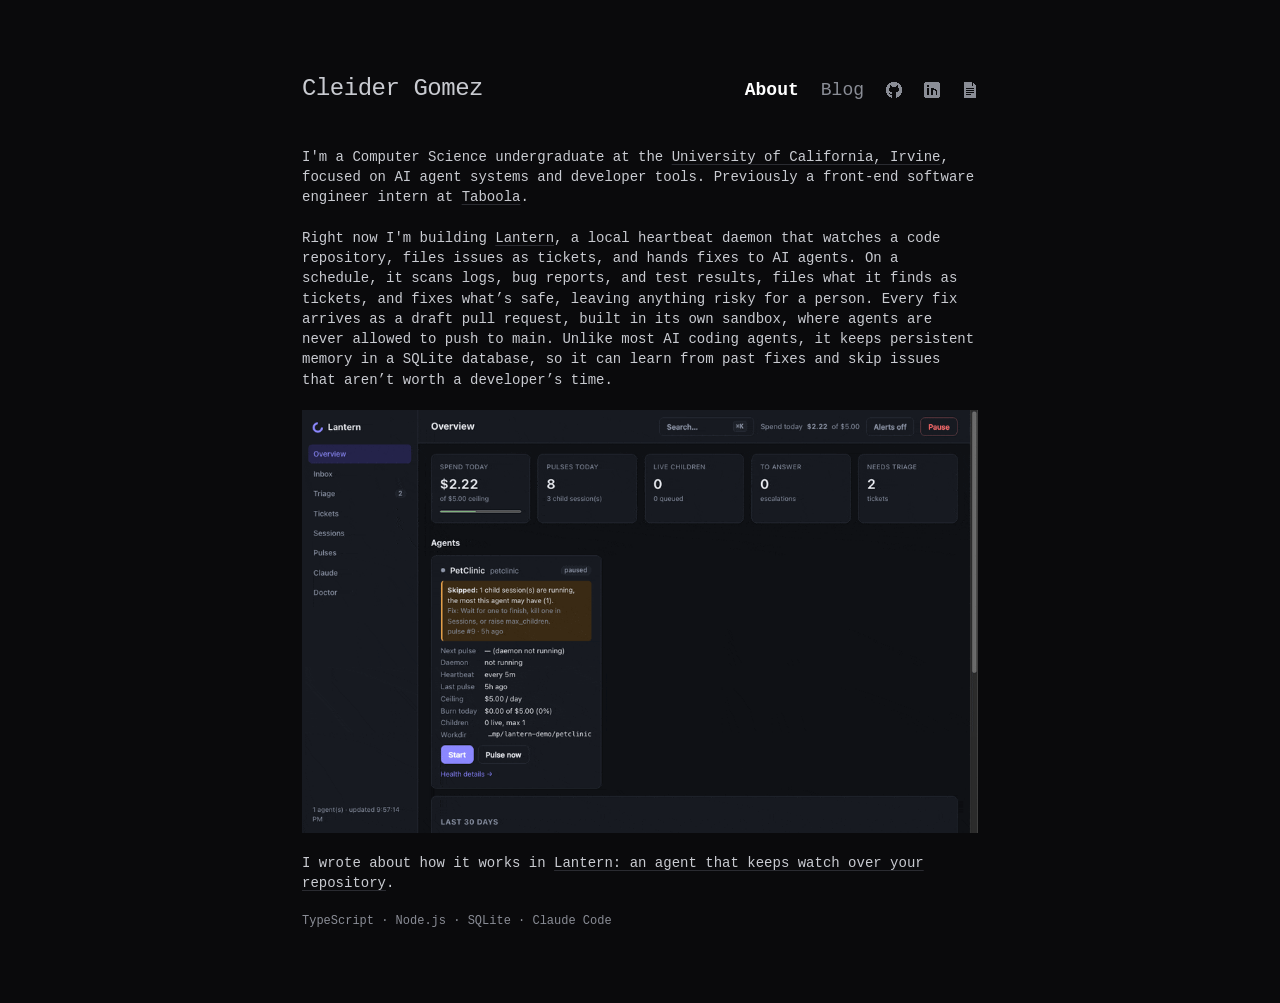
==== commit 4c6128d5: "resume icon" ====
--- a/index.html
+++ b/index.html
@@ -49,9 +49,9 @@
         <nav>
           <a href="/" aria-current="page">About</a>
           <a href="/blog/">Blog</a>
-          <a href="https://github.com/cleiderg" rel="me">GitHub</a>
-          <a href="https://www.linkedin.com/in/cleidergomez/" rel="me">LinkedIn</a>
-          <a href="/resume.pdf" target="_blank" rel="noopener">Resume↗</a>
+          <a href="https://github.com/cleiderg" rel="me" aria-label="GitHub"><svg viewBox="0 0 16 16" aria-hidden="true"><path d="M5 0h6v1h-6zM3 1h10v1h-10zM2 2h12v1h-12zM1 3h3v1h-3zM5 3h6v1h-6zM12 3h3v1h-3zM1 4h3v1h-3zM6 4h4v1h-4zM12 4h3v1h-3zM0 5h4v1h-4zM12 5h4v1h-4zM0 6h3v1h-3zM13 6h3v1h-3zM0 7h3v1h-3zM13 7h3v1h-3zM0 8h3v1h-3zM13 8h3v1h-3zM0 9h4v1h-4zM12 9h4v1h-4zM0 10h6v1h-6zM10 10h6v1h-6zM1 11h2v1h-2zM4 11h2v1h-2zM10 11h5v1h-5zM1 12h3v1h-3zM10 12h5v1h-5zM2 13h4v1h-4zM10 13h4v1h-4zM3 14h3v1h-3zM10 14h3v1h-3zM5 15h1v1h-1zM10 15h1v1h-1z"/></svg></a>
+          <a href="https://www.linkedin.com/in/cleidergomez/" rel="me" aria-label="LinkedIn"><svg viewBox="0 0 16 16" aria-hidden="true"><path d="M1 0h14v1h-14zM0 1h16v1h-16zM0 2h16v1h-16zM0 3h3v1h-3zM5 3h11v1h-11zM0 4h3v1h-3zM5 4h11v1h-11zM0 5h16v1h-16zM0 6h3v1h-3zM5 6h2v1h-2zM10 6h6v1h-6zM0 7h3v1h-3zM5 7h2v1h-2zM12 7h4v1h-4zM0 8h3v1h-3zM5 8h2v1h-2zM9 8h2v1h-2zM13 8h3v1h-3zM0 9h3v1h-3zM5 9h2v1h-2zM9 9h3v1h-3zM13 9h3v1h-3zM0 10h3v1h-3zM5 10h2v1h-2zM9 10h3v1h-3zM13 10h3v1h-3zM0 11h3v1h-3zM5 11h2v1h-2zM9 11h3v1h-3zM13 11h3v1h-3zM0 12h3v1h-3zM5 12h2v1h-2zM9 12h3v1h-3zM13 12h3v1h-3zM0 13h16v1h-16zM0 14h16v1h-16zM1 15h14v1h-14z"/></svg></a>
+          <a href="/resume.pdf" target="_blank" rel="noopener" aria-label="Resume (PDF)"><svg viewBox="0 0 16 16" aria-hidden="true"><path d="M2 0h8v1h-8zM2 1h8v1h-8zM11 1h1v1h-1zM2 2h8v1h-8zM11 2h2v1h-2zM2 3h8v1h-8zM11 3h3v1h-3zM2 4h12v1h-12zM2 5h12v1h-12zM2 6h2v1h-2zM12 6h2v1h-2zM2 7h12v1h-12zM2 8h2v1h-2zM12 8h2v1h-2zM2 9h12v1h-12zM2 10h2v1h-2zM12 10h2v1h-2zM2 11h12v1h-12zM2 12h2v1h-2zM9 12h5v1h-5zM2 13h12v1h-12zM2 14h12v1h-12zM2 15h12v1h-12z"/></svg></a>
         </nav>
       </header>
 
--- a/style.css
+++ b/style.css
@@ -82,12 +82,22 @@
 header nav {
   display: flex;
   flex-wrap: wrap;
+  align-items: center;
   gap: 0 22px;
 }
 
 header nav a {
   font-size: 18px;
   color: var(--dim);
+}
+
+/* GitHub and LinkedIn: 16×16 pixel-art icons, drawn in the text color. */
+header nav svg {
+  display: block;
+  width: 16px;
+  height: 16px;
+  fill: currentColor;
+  shape-rendering: crispEdges;
 }
 
 header nav [aria-current="page"] {
@@ -271,16 +281,30 @@
   }
 }
 
-/* Too narrow for the name and nav on one line: stack them, centered. */
+/* Smaller screens: shrink the name and nav so they stay on one line. */
 @media (max-width: 750px) {
+  header,
+  header nav {
+    flex-wrap: nowrap;
+    align-items: center;
+  }
+
   header {
-    flex-direction: column;
-    align-items: center;
-    gap: 4px;
+    gap: 12px;
+  }
+
+  header > a {
+    font-size: 20px;
+    white-space: nowrap;
   }
 
   header nav {
-    justify-content: center;
+    gap: 0 14px;
+  }
+
+  header nav a {
+    font-size: 15px;
+    white-space: nowrap;
   }
 }
 
@@ -301,16 +325,43 @@
     font-size: 13px;
   }
 
-  /* Phones: smaller name and nav; the nav wraps under your name. */
+  /* Phones: name and nav a step smaller again, still on one line. */
   header > a {
-    font-size: 20px;
+    font-size: 16px;
   }
 
   header nav {
-    gap: 0 10px;
+    gap: 0 9px;
   }
 
   header nav a {
-    font-size: 15px;
-  }
-}
+    font-size: 12px;
+  }
+}
+
+/* Very narrow phones (iPhone SE 1st gen and smaller): one more step down. */
+@media (max-width: 370px) {
+  body {
+    padding: 8px 8px 16px;
+  }
+
+  .page > * {
+    padding: 20px 8px;
+  }
+
+  header {
+    gap: 6px;
+  }
+
+  header > a {
+    font-size: 14px;
+  }
+
+  header nav {
+    gap: 0 6px;
+  }
+
+  header nav a {
+    font-size: 11px;
+  }
+}
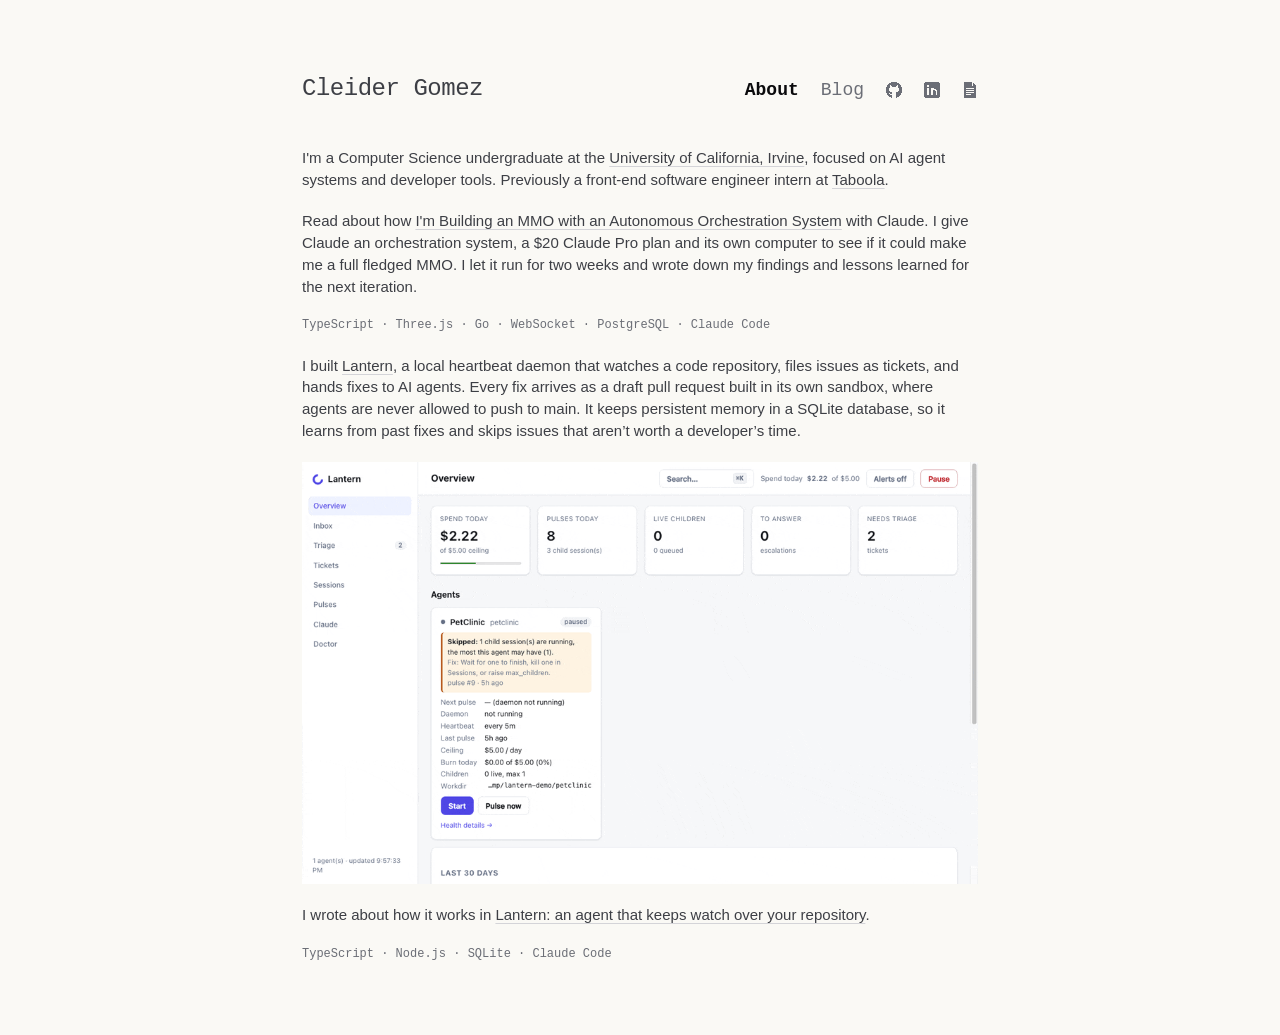
==== commit 947fafef: "claude mmo blog post" ====
--- a/index.html
+++ b/index.html
@@ -9,7 +9,6 @@
     <meta name="author" content="Cleider Gomez">
     <link rel="canonical" href="https://cleidergomez.com/">
 
-    <!-- Link previews (Open Graph / Twitter) -->
     <meta property="og:type" content="profile">
     <meta property="og:url" content="https://cleidergomez.com/">
     <meta property="og:title" content="Cleider Gomez">
@@ -19,7 +18,6 @@
     <meta property="profile:last_name" content="Gomez">
     <meta name="twitter:card" content="summary">
 
-    <!-- Structured data so search engines know this page is about a person -->
     <script type="application/ld+json">
     { 
       "@context": "https://schema.org",
@@ -65,18 +63,25 @@
           </h1>
         </section>
 
+        <section id="mmo">
+          <p>
+          Read about how <a href="/blog/claude-mmo">I'm Building an MMO with an Autonomous Orchestration System</a>
+          with Claude. I give Claude an orchestration system, a $20 Claude Pro plan and its own
+          computer to see if it could make me a full fledged MMO. I let it run for two weeks and
+          wrote down my findings and lessons learned for the next iteration.
+          </p>
+          <p class="meta">TypeScript · Three.js · Go · WebSocket · PostgreSQL · Claude Code</p>
+        </section>
+
         <section id="lantern">
           <p>
-          Right now I'm building <a href="https://github.com/cleiderg/lantern">Lantern</a>, 
-          a local heartbeat daemon that watches a code repository, files issues 
-          as tickets, and hands fixes to AI agents. On a schedule, it scans logs, bug 
-          reports, and test results, files what it finds as tickets, and fixes what’s safe, 
-          leaving anything risky for a person. Every fix arrives as a draft pull request, 
-          built in its own sandbox, where agents are never allowed to push to main. Unlike 
-          most AI coding agents, it keeps persistent memory in a SQLite database, so it can 
-          learn from past fixes and skip issues that aren’t worth a developer’s time.
+          I built <a href="https://github.com/cleiderg/lantern">Lantern</a>, a local heartbeat
+          daemon that watches a code repository, files issues as tickets, and hands fixes to AI
+          agents. Every fix arrives as a draft pull request built in its own sandbox, where agents
+          are never allowed to push to main. It keeps persistent memory in a SQLite database, so it
+          learns from past fixes and skips issues that aren’t worth a developer’s time.
           </p>
-          <img class="demo" src="media/lantern-ui-dark.gif" width="960" height="600" alt="Lantern's local dashboard: triage, a bug fixed by an agent, its transcript, pulses and search">
+          <img class="demo" src="media/lantern/lantern-ui-light.gif" width="960" height="600" alt="Lantern's local dashboard: triage, a bug fixed by an agent, its transcript, pulses and search">
         </section>
 
         <section id="writing">
--- a/style.css
+++ b/style.css
@@ -1,14 +1,19 @@
 /* Shared by every page. Blog-post-only styles are near the bottom.
-   Theme: near-black page, gray monospace text (after rushil.me). */
+   Theme: warm off-white page, dark gray text. Body text uses the system
+   font; the name, nav, headings, code and detail lines stay monospace. */
 
 :root {
-  color-scheme: dark;
-  --bg: #0a0a0c;
-  --fg: #c9cbd1;
-  --hi: #fff;
-  --dim: #8a8d96;
-  --line: #2a2b31;
-  --accent: #ef4444;
+  color-scheme: light;
+  --mono: ui-monospace, menlo, monospace;
+  --sans: -apple-system, BlinkMacSystemFont, "Segoe UI", Roboto, Helvetica, Arial, sans-serif;
+  --bg: #faf9f5;
+  --fg: #3d3f45;
+  --hi: #0a0a0c;
+  --dim: #6b6e76;
+  --line: #d4d4d8;
+  --accent: #dc2626;
+  --surface: #f0efea;
+  --code: #ebeae4;
 }
 
 * {
@@ -18,13 +23,10 @@
 }
 
 body {
-  font: 14px/1.45 ui-monospace, menlo, monospace;
+  font: 14px/1.45 var(--mono);
   color: var(--fg);
   background: var(--bg);
   -webkit-text-size-adjust: 100%;
-  /* Same layout as openai.com articles: a 676px text column, centered,
-     with the section nav floating in the left margin. 740px = 676px
-     text + 2 × 32px padding. */
   display: grid;
   grid-template-columns: 1fr 740px 1fr;
   max-width: 1408px;
@@ -40,16 +42,16 @@
   padding: 24px 32px;
 }
 
-/* Side nav: floats in the left margin as you scroll. toc.js marks the
-   section you're reading. */
+/* Side nav: plain lines of text in the left margin, right-aligned toward
+   the article, that follow you as you scroll. toc.js marks the section
+   you're reading. */
 .toc {
   position: sticky;
   top: 48px;
   align-self: start;
   margin-right: 32px;
-  padding: 24px;
-  border-radius: 16px;
-  background: #121216;
+  padding-top: 24px;
+  text-align: right;
   font-size: 12px;
 }
 
@@ -152,7 +154,18 @@
 }
 
 /* Small gray detail line, e.g. the tech stack. */
+/* Body text: a regular font, which reads more evenly than monospace. */
+section p,
+#about h1,
+article p,
+article li,
+article figcaption {
+  font-family: var(--sans);
+  font-size: 15px;
+}
+
 .meta {
+  font-family: var(--mono);
   font-size: 12px;
   color: var(--dim);
 }
@@ -202,7 +215,7 @@
 
 ::selection {
   background: var(--accent);
-  color: var(--hi);
+  color: #fff;
 }
 
 /* Blog posts */
@@ -243,20 +256,118 @@
 }
 
 article code {
-  font-family: inherit;
-  background: #16161a;
+  font-family: var(--mono);
+  font-size: 0.92em;
+  background: var(--code);
   padding: 0 4px;
 }
 
 article pre {
-  background: #121216;
+  background: var(--surface);
   padding: 16px;
   overflow-x: auto;
 }
 
 article pre code {
+  font-size: inherit;
   padding: 0;
   background: none;
+}
+
+/* Data tables: thin rules between rows, scroll sideways on small screens. */
+article .table-wrap {
+  margin-top: 16px;
+  overflow-x: auto;
+}
+
+article table {
+  width: 100%;
+  border-collapse: collapse;
+  font-family: var(--sans);
+  font-size: 14px;
+  line-height: 1.5;
+}
+
+article th,
+article td {
+  padding: 8px 12px 8px 0;
+  text-align: left;
+  vertical-align: top;
+  border-bottom: 1px solid var(--line);
+}
+
+article th {
+  font-family: var(--mono);
+  font-size: 12px;
+  font-weight: normal;
+  color: var(--dim);
+}
+
+article td:first-child {
+  white-space: nowrap;
+  color: var(--hi);
+}
+
+@media (max-width: 600px) {
+  article table {
+    font-size: 12px;
+  }
+
+  article td:first-child {
+    white-space: normal;
+  }
+}
+
+/* Passages written by Claude: a thin red outline with a signature. */
+article .claude {
+  margin-top: 16px;
+  padding: 4px 16px 12px;
+  border: 1px solid rgba(220, 38, 38, 0.25);
+  border-radius: 6px;
+}
+
+article .claude .sig {
+  margin-top: 8px;
+  text-align: right;
+  font-size: 12px;
+  font-style: italic;
+  color: #b91c1c;
+}
+
+/* Gameplay clips: two phone-shaped videos side by side. */
+article .clips {
+  display: grid;
+  grid-template-columns: 1fr 1fr;
+  gap: 16px;
+  margin-top: 16px;
+}
+
+article .clips video {
+  display: block;
+  width: 100%;
+  height: auto;
+  border-radius: 12px;
+  background: var(--surface);
+}
+
+article .clips figcaption {
+  margin-top: 8px;
+  font-size: 12px;
+  line-height: 1.5;
+  color: var(--dim);
+  text-align: center;
+}
+
+/* Narrow phones: stack the clips, each no wider than a phone. */
+@media (max-width: 480px) {
+  article .clips {
+    grid-template-columns: 1fr;
+    justify-items: center;
+  }
+
+  article .clips figure {
+    max-width: 280px;
+  }
 }
 
 /* Not enough room for the side nav: hide it and pin the header instead. */
@@ -299,7 +410,7 @@
   }
 
   header nav {
-    gap: 0 14px;
+    gap: 0 20px;
   }
 
   header nav a {
@@ -331,11 +442,11 @@
   }
 
   header nav {
-    gap: 0 9px;
+    gap: 0 14px;
   }
 
   header nav a {
-    font-size: 12px;
+    font-size: 13px;
   }
 }
 
@@ -350,7 +461,7 @@
   }
 
   header {
-    gap: 6px;
+    gap: 10px;
   }
 
   header > a {
@@ -358,7 +469,7 @@
   }
 
   header nav {
-    gap: 0 6px;
+    gap: 0 12px;
   }
 
   header nav a {
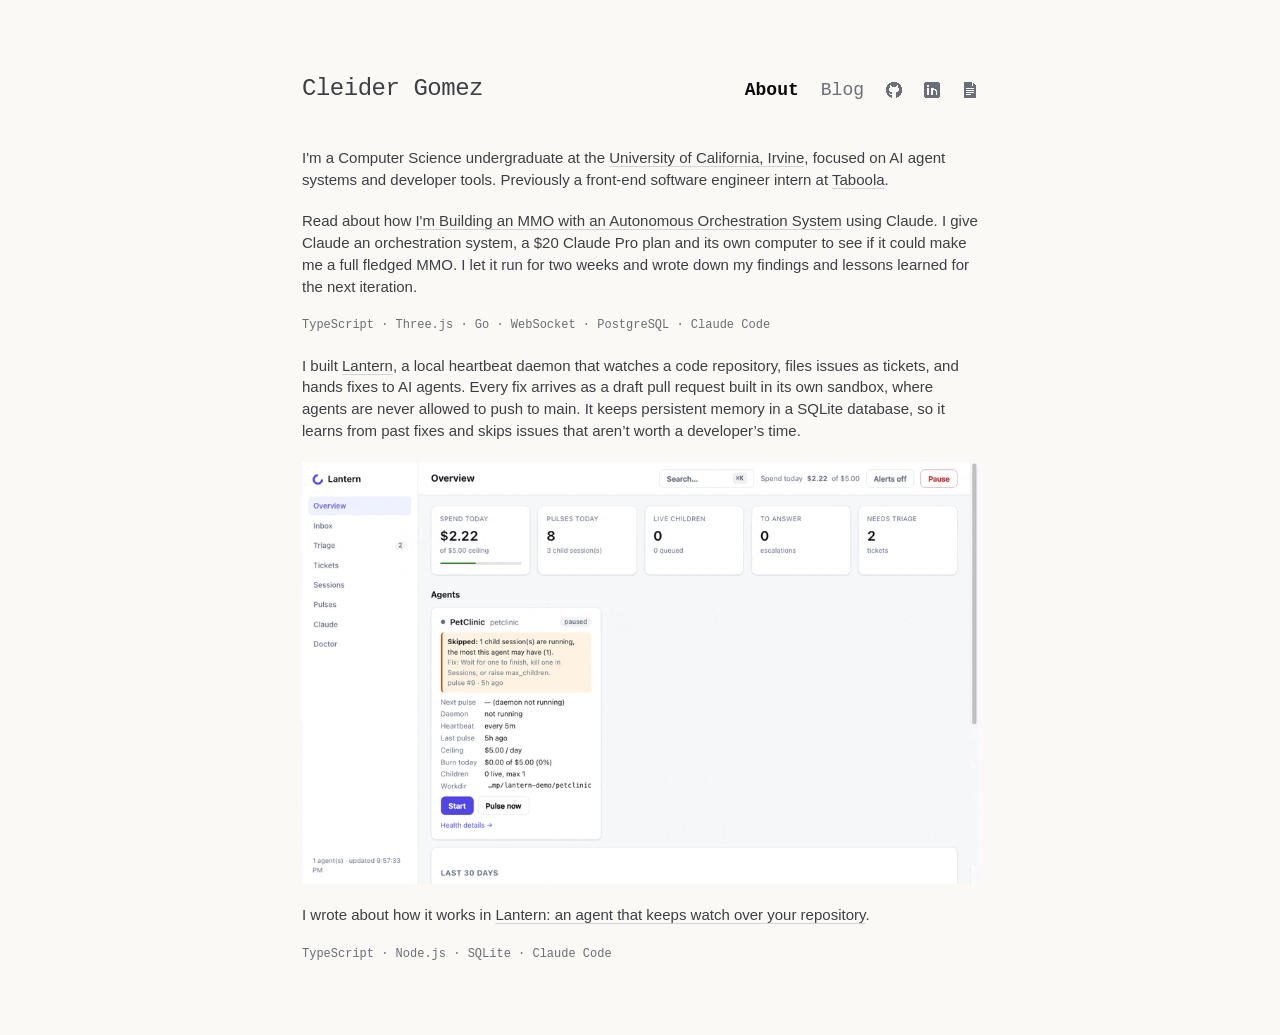
==== commit b8eb26cf: "summary edit" ====
--- a/index.html
+++ b/index.html
@@ -66,7 +66,7 @@
         <section id="mmo">
           <p>
           Read about how <a href="/blog/claude-mmo">I'm Building an MMO with an Autonomous Orchestration System</a>
-          with Claude. I give Claude an orchestration system, a $20 Claude Pro plan and its own
+          using Claude. I give Claude an orchestration system, a $20 Claude Pro plan and its own
           computer to see if it could make me a full fledged MMO. I let it run for two weeks and
           wrote down my findings and lessons learned for the next iteration.
           </p>
